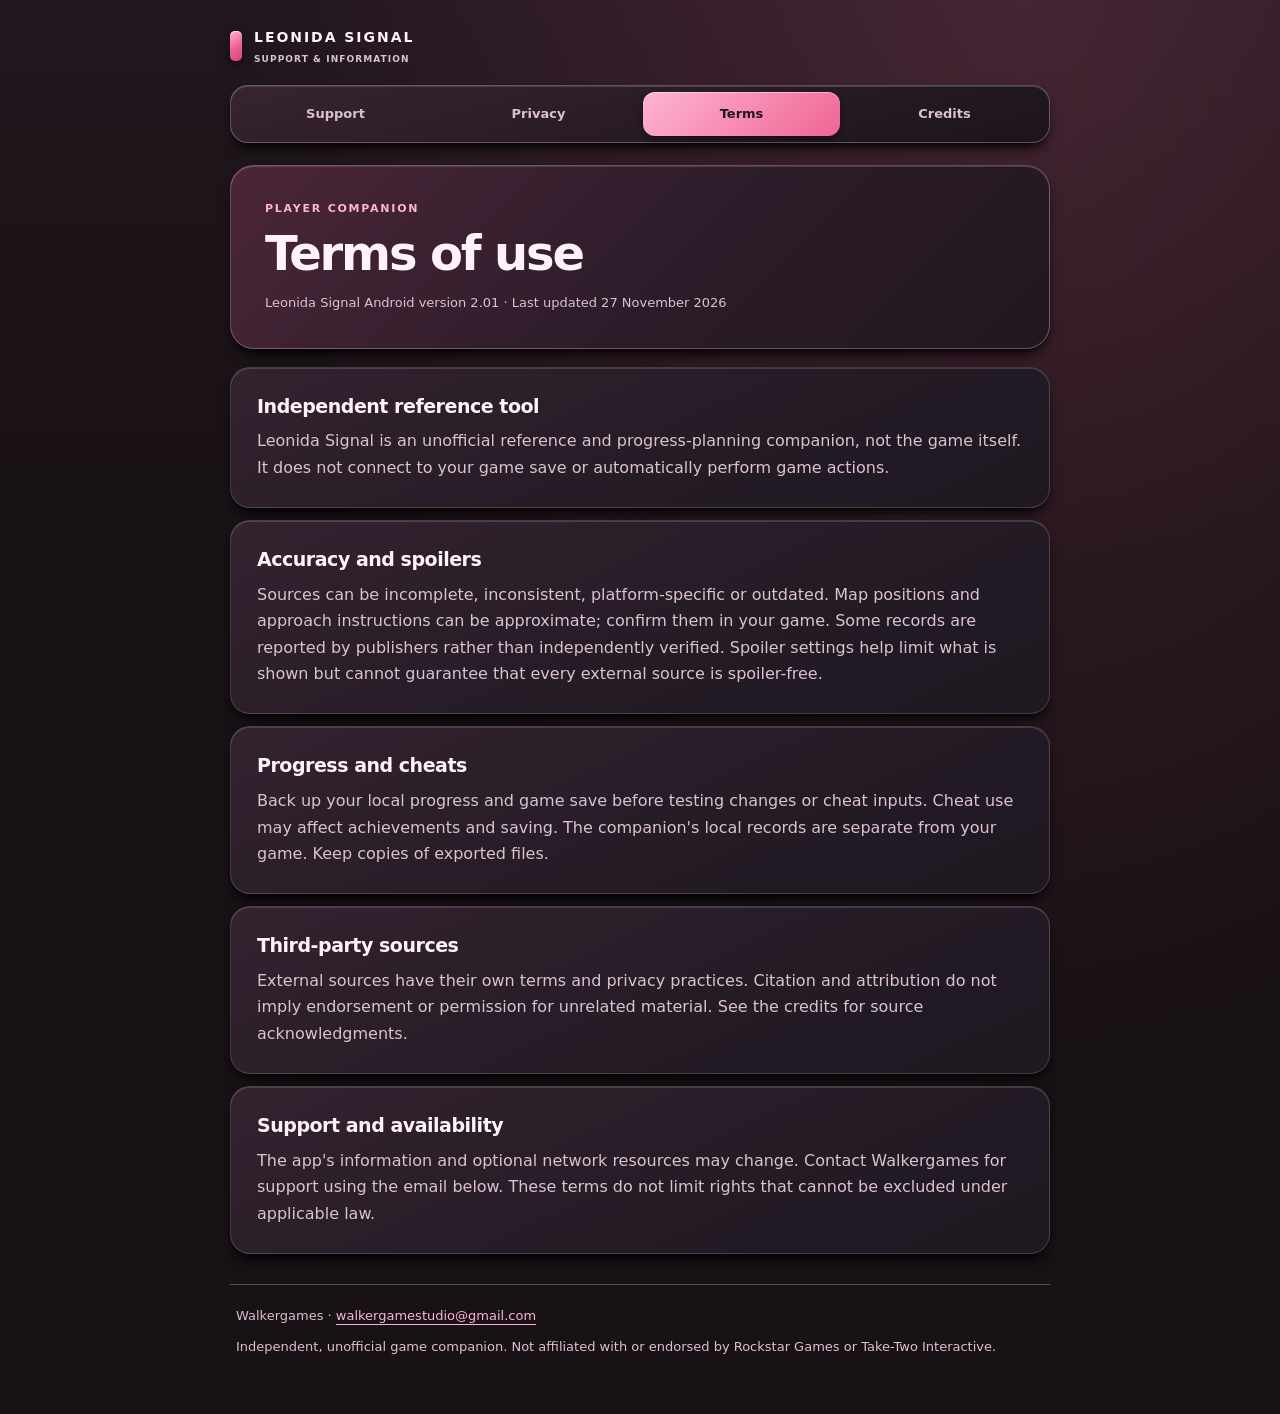
==== terms.html @ efc46aed "Publish support site: terms.html" ====
<!doctype html>
<html lang="en"><head><meta charset="utf-8"><meta name="viewport" content="width=device-width,initial-scale=1"><meta name="robots" content="noindex,follow"><meta name="theme-color" content="#181115"><meta name="color-scheme" content="dark"><meta http-equiv="Content-Security-Policy" content="default-src 'none'; style-src 'self'; base-uri 'none'; form-action 'none'"><title>Terms of use | Leonida Signal</title><link rel="stylesheet" href="style.css"></head><body><a class="skip" href="#content">Skip to content</a><main id="content"><header><div class="brand"><span>LEONIDA SIGNAL<small>SUPPORT &amp; INFORMATION</small></span></div><nav aria-label="Support pages"><a href="index.html">Support</a><a href="privacy.html">Privacy</a><a href="terms.html" aria-current="page">Terms</a><a href="credits.html">Credits</a></nav></header><div class="intro"><p class="eyebrow">Player companion</p><h1>Terms of use</h1><p class="meta">Leonida Signal Android version 2.01 · Last updated 27 November 2026</p></div><section class="section"><h2>Independent reference tool</h2><p>Leonida Signal is an unofficial reference and progress-planning companion, not the game itself. It does not connect to your game save or automatically perform game actions.</p></section><section class="section"><h2>Accuracy and spoilers</h2><p>Sources can be incomplete, inconsistent, platform-specific or outdated. Map positions and approach instructions can be approximate; confirm them in your game. Some records are reported by publishers rather than independently verified. Spoiler settings help limit what is shown but cannot guarantee that every external source is spoiler-free.</p></section><section class="section"><h2>Progress and cheats</h2><p>Back up your local progress and game save before testing changes or cheat inputs. Cheat use may affect achievements and saving. The companion's local records are separate from your game. Keep copies of exported files.</p></section><section class="section"><h2>Third-party sources</h2><p>External sources have their own terms and privacy practices. Citation and attribution do not imply endorsement or permission for unrelated material. See the credits for source acknowledgments.</p></section><section class="section"><h2>Support and availability</h2><p>The app's information and optional network resources may change. Contact Walkergames for support using the email below. These terms do not limit rights that cannot be excluded under applicable law.</p></section><footer>Walkergames · <a href="mailto:walkergamestudio@gmail.com">walkergamestudio@gmail.com</a><p>Independent, unofficial game companion. Not affiliated with or endorsed by Rockstar Games or Take-Two Interactive.</p></footer></main></body></html>
---- style.css ----
/* Leonida Signal: app-matched dark surfaces, pink gradients and tight depth.
   No external fonts, images, libraries or tracking. */
:root{color-scheme:dark;--ink:#181115;--panel:#21171e;--text:#fff2f8;--muted:#dbc2cf;--pink:#ef6595;--light:#ffb4d2;--deep:#d8417a;--rim:rgba(255,221,238,.28);--depth:inset 0 1px 0 rgba(255,255,255,.15),0 5px 9px -4px rgba(0,0,0,.9),0 11px 19px -10px rgba(0,0,0,.96)}
*{box-sizing:border-box}html{background:var(--ink);font:16px/1.65 system-ui,-apple-system,BlinkMacSystemFont,"Segoe UI",sans-serif;color:var(--text)}body{margin:0;background:radial-gradient(ellipse at 80% 0,rgba(239,101,149,.18),transparent 48rem),linear-gradient(180deg,#21171e,#181115 35rem)}main{width:min(100% - 32px,820px);margin:auto;padding:18px 0 56px}header{padding:8px 0 22px;display:flex;flex-direction:column;gap:18px}.brand{font-size:14px;font-weight:900;letter-spacing:.14em;color:#fff2f8;display:flex;align-items:center;gap:12px}.brand:before{content:"";width:12px;height:30px;border-radius:5px;background:linear-gradient(145deg,#ffb4d2,#ef6595,#d8417a);box-shadow:0 3px 8px #0008,inset 0 1px 0 #fff8}.brand span{display:block}.brand small{display:block;font-size:9px;letter-spacing:.12em;font-weight:650;color:var(--muted);margin-top:3px}nav{display:grid;grid-template-columns:repeat(4,minmax(0,1fr));gap:6px;background:linear-gradient(165deg,#372431,#1c141b);padding:6px;border:1px solid var(--rim);border-radius:18px;box-shadow:var(--depth)}nav a{min-width:0;min-height:44px;display:flex;align-items:center;justify-content:center;text-decoration:none;font-size:13px;font-weight:700;border-radius:12px;color:var(--muted)}nav a[aria-current=page]{color:#24131e;background:linear-gradient(135deg,#ffb4d2,#ef6595);box-shadow:inset 0 1px 0 #fff6,0 4px 7px #0006}nav a:hover:not([aria-current]){background:#fff1;color:var(--text)}.intro{position:relative;overflow:hidden;background:linear-gradient(135deg,#4b2639 0%,#2c1c29 55%,#21171e 100%);border:1px solid var(--rim);border-radius:24px;padding:clamp(20px,4vw,34px);box-shadow:var(--depth);margin:0 0 18px}.eyebrow{color:var(--light);font-size:11px;font-weight:800;letter-spacing:.16em;text-transform:uppercase;margin:0 0 8px}h1{font-size:clamp(31px,6vw,48px);letter-spacing:-.045em;line-height:1.13;margin:0 0 12px;font-weight:850}h2{font-size:19px;line-height:1.3;letter-spacing:-.025em;margin:0 0 10px;font-weight:750}p{margin:0 0 13px;color:var(--muted)}p:last-child{margin-bottom:0}a{color:var(--light);text-underline-offset:4px;overflow-wrap:anywhere}a:focus-visible{outline:2px solid var(--light);outline-offset:4px}.section{background:linear-gradient(155deg,#32232f,#211923 75%,#1f1821);border:1px solid rgba(255,221,238,.16);border-radius:20px;padding:clamp(18px,3vw,26px);margin:12px 0;box-shadow:var(--depth)}.meta{font-size:13px;color:var(--muted)}.bento{display:grid;grid-template-columns:1fr 1fr;gap:12px;margin:18px 0}.bento a{display:flex;flex-direction:column;min-height:126px;gap:8px;padding:18px;border:1px solid var(--rim);background:linear-gradient(145deg,#362331,#211923);border-radius:20px;text-decoration:none;box-shadow:var(--depth);color:var(--text)}.bento strong{font-size:18px}.bento small{color:var(--muted);font-size:13px}.bento .arrow{margin-top:auto;align-self:flex-end;display:grid;place-items:center;width:30px;height:30px;background:linear-gradient(155deg,#553647,#2b1d2a);border:1px solid var(--rim);border-radius:50%;color:var(--light)}.contact{display:inline-flex;align-items:center;min-height:44px;margin-top:12px;padding:10px 16px;border-radius:12px;background:linear-gradient(135deg,#ffb4d2,#ef6595);color:#27121f;text-decoration:none;font-weight:800;box-shadow:0 4px 9px #0009;max-width:100%}footer{border-top:1px solid var(--rim);padding:20px 6px 0;margin-top:30px;font-size:13px;color:var(--muted)}footer p{margin-top:10px}.skip{position:absolute;left:-9999px}.skip:focus{left:12px;top:8px;background:#21171e;padding:10px;z-index:10}@media(max-width:370px){main{width:calc(100% - 22px)}nav a{font-size:12px}.bento{grid-template-columns:1fr}.intro{padding:20px}}@media(prefers-reduced-motion:reduce){*{scroll-behavior:auto}}
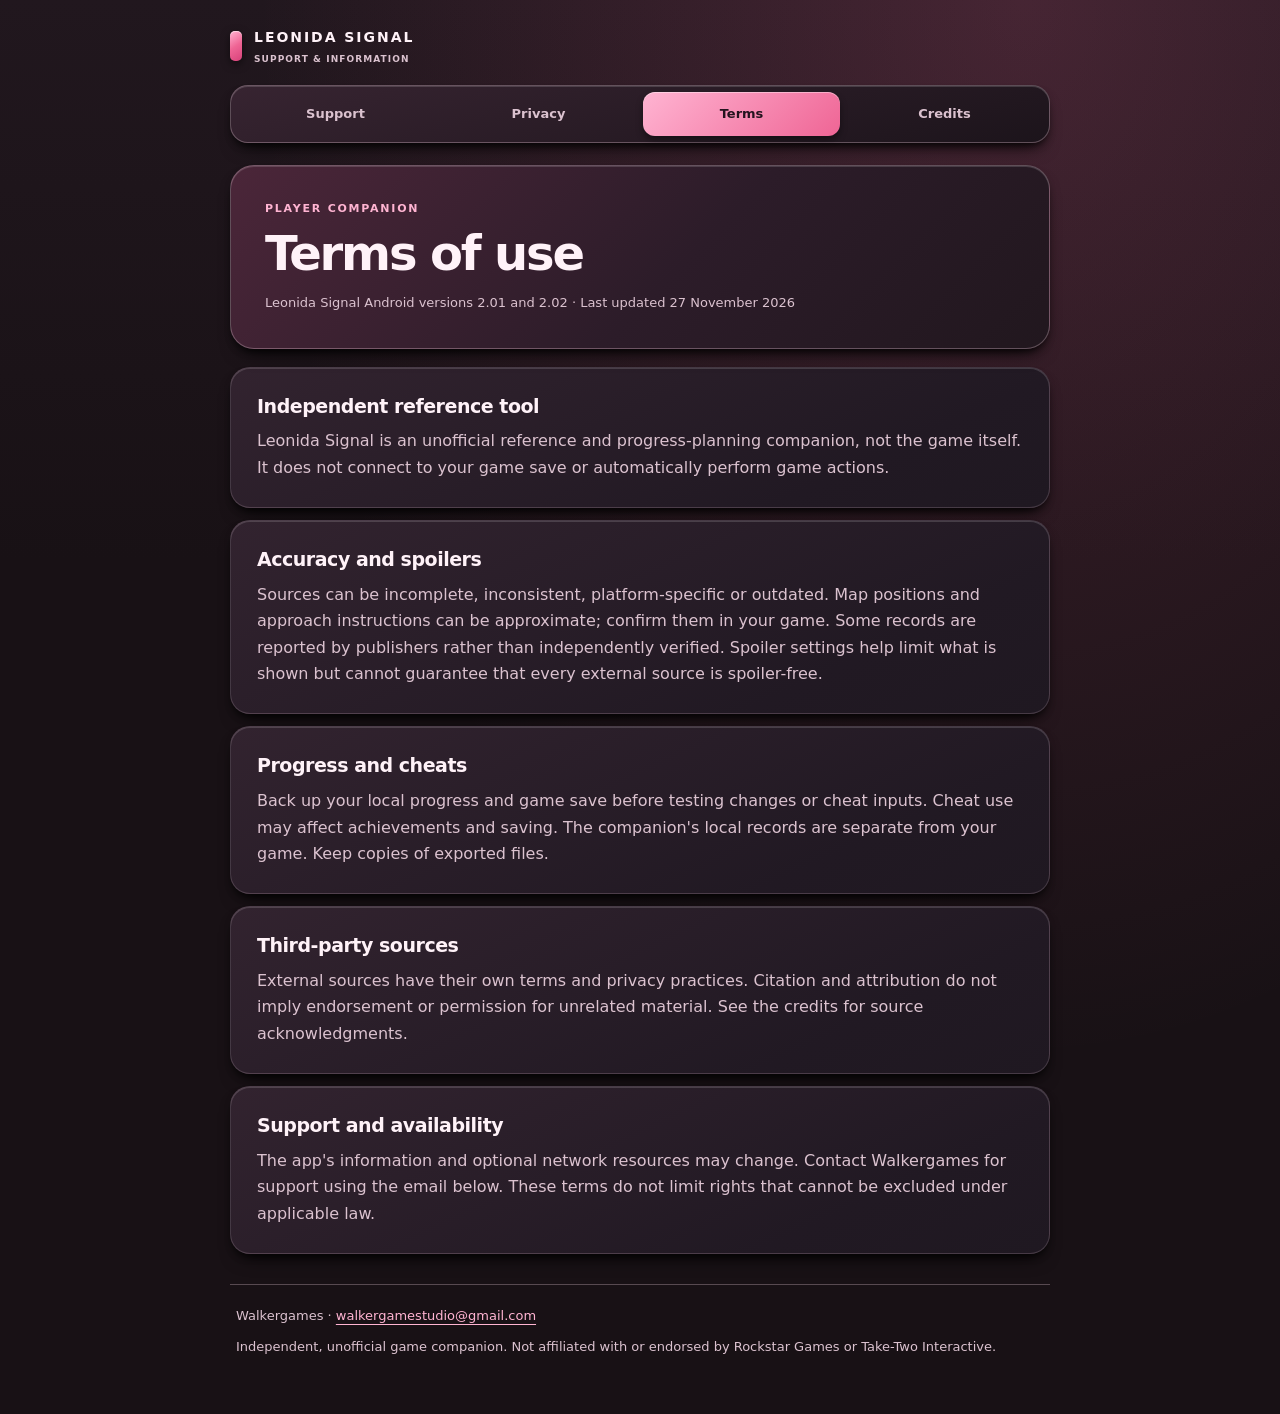
==== commit 8d7f6c29: "Keep support notice aligned with compliance-only app update" ====
--- a/terms.html
+++ b/terms.html
@@ -1,2 +1,2 @@
 <!doctype html>
-<html lang="en"><head><meta charset="utf-8"><meta name="viewport" content="width=device-width,initial-scale=1"><meta name="robots" content="noindex,follow"><meta name="theme-color" content="#181115"><meta name="color-scheme" content="dark"><meta http-equiv="Content-Security-Policy" content="default-src 'none'; style-src 'self'; base-uri 'none'; form-action 'none'"><title>Terms of use | Leonida Signal</title><link rel="stylesheet" href="style.css"></head><body><a class="skip" href="#content">Skip to content</a><main id="content"><header><div class="brand"><span>LEONIDA SIGNAL<small>SUPPORT &amp; INFORMATION</small></span></div><nav aria-label="Support pages"><a href="index.html">Support</a><a href="privacy.html">Privacy</a><a href="terms.html" aria-current="page">Terms</a><a href="credits.html">Credits</a></nav></header><div class="intro"><p class="eyebrow">Player companion</p><h1>Terms of use</h1><p class="meta">Leonida Signal Android version 2.01 · Last updated 27 November 2026</p></div><section class="section"><h2>Independent reference tool</h2><p>Leonida Signal is an unofficial reference and progress-planning companion, not the game itself. It does not connect to your game save or automatically perform game actions.</p></section><section class="section"><h2>Accuracy and spoilers</h2><p>Sources can be incomplete, inconsistent, platform-specific or outdated. Map positions and approach instructions can be approximate; confirm them in your game. Some records are reported by publishers rather than independently verified. Spoiler settings help limit what is shown but cannot guarantee that every external source is spoiler-free.</p></section><section class="section"><h2>Progress and cheats</h2><p>Back up your local progress and game save before testing changes or cheat inputs. Cheat use may affect achievements and saving. The companion's local records are separate from your game. Keep copies of exported files.</p></section><section class="section"><h2>Third-party sources</h2><p>External sources have their own terms and privacy practices. Citation and attribution do not imply endorsement or permission for unrelated material. See the credits for source acknowledgments.</p></section><section class="section"><h2>Support and availability</h2><p>The app's information and optional network resources may change. Contact Walkergames for support using the email below. These terms do not limit rights that cannot be excluded under applicable law.</p></section><footer>Walkergames · <a href="mailto:walkergamestudio@gmail.com">walkergamestudio@gmail.com</a><p>Independent, unofficial game companion. Not affiliated with or endorsed by Rockstar Games or Take-Two Interactive.</p></footer></main></body></html>+<html lang="en"><head><meta charset="utf-8"><meta name="viewport" content="width=device-width,initial-scale=1"><meta name="robots" content="noindex,follow"><meta name="theme-color" content="#181115"><meta name="color-scheme" content="dark"><meta http-equiv="Content-Security-Policy" content="default-src 'none'; style-src 'self'; base-uri 'none'; form-action 'none'"><title>Terms of use | Leonida Signal</title><link rel="stylesheet" href="style.css"></head><body><a class="skip" href="#content">Skip to content</a><main id="content"><header><div class="brand"><span>LEONIDA SIGNAL<small>SUPPORT &amp; INFORMATION</small></span></div><nav aria-label="Support pages"><a href="index.html">Support</a><a href="privacy.html">Privacy</a><a href="terms.html" aria-current="page">Terms</a><a href="credits.html">Credits</a></nav></header><div class="intro"><p class="eyebrow">Player companion</p><h1>Terms of use</h1><p class="meta">Leonida Signal Android versions 2.01 and 2.02 · Last updated 27 November 2026</p></div><section class="section"><h2>Independent reference tool</h2><p>Leonida Signal is an unofficial reference and progress-planning companion, not the game itself. It does not connect to your game save or automatically perform game actions.</p></section><section class="section"><h2>Accuracy and spoilers</h2><p>Sources can be incomplete, inconsistent, platform-specific or outdated. Map positions and approach instructions can be approximate; confirm them in your game. Some records are reported by publishers rather than independently verified. Spoiler settings help limit what is shown but cannot guarantee that every external source is spoiler-free.</p></section><section class="section"><h2>Progress and cheats</h2><p>Back up your local progress and game save before testing changes or cheat inputs. Cheat use may affect achievements and saving. The companion's local records are separate from your game. Keep copies of exported files.</p></section><section class="section"><h2>Third-party sources</h2><p>External sources have their own terms and privacy practices. Citation and attribution do not imply endorsement or permission for unrelated material. See the credits for source acknowledgments.</p></section><section class="section"><h2>Support and availability</h2><p>The app's information and optional network resources may change. Contact Walkergames for support using the email below. These terms do not limit rights that cannot be excluded under applicable law.</p></section><footer>Walkergames · <a href="mailto:walkergamestudio@gmail.com">walkergamestudio@gmail.com</a><p>Independent, unofficial game companion. Not affiliated with or endorsed by Rockstar Games or Take-Two Interactive.</p></footer></main></body></html>
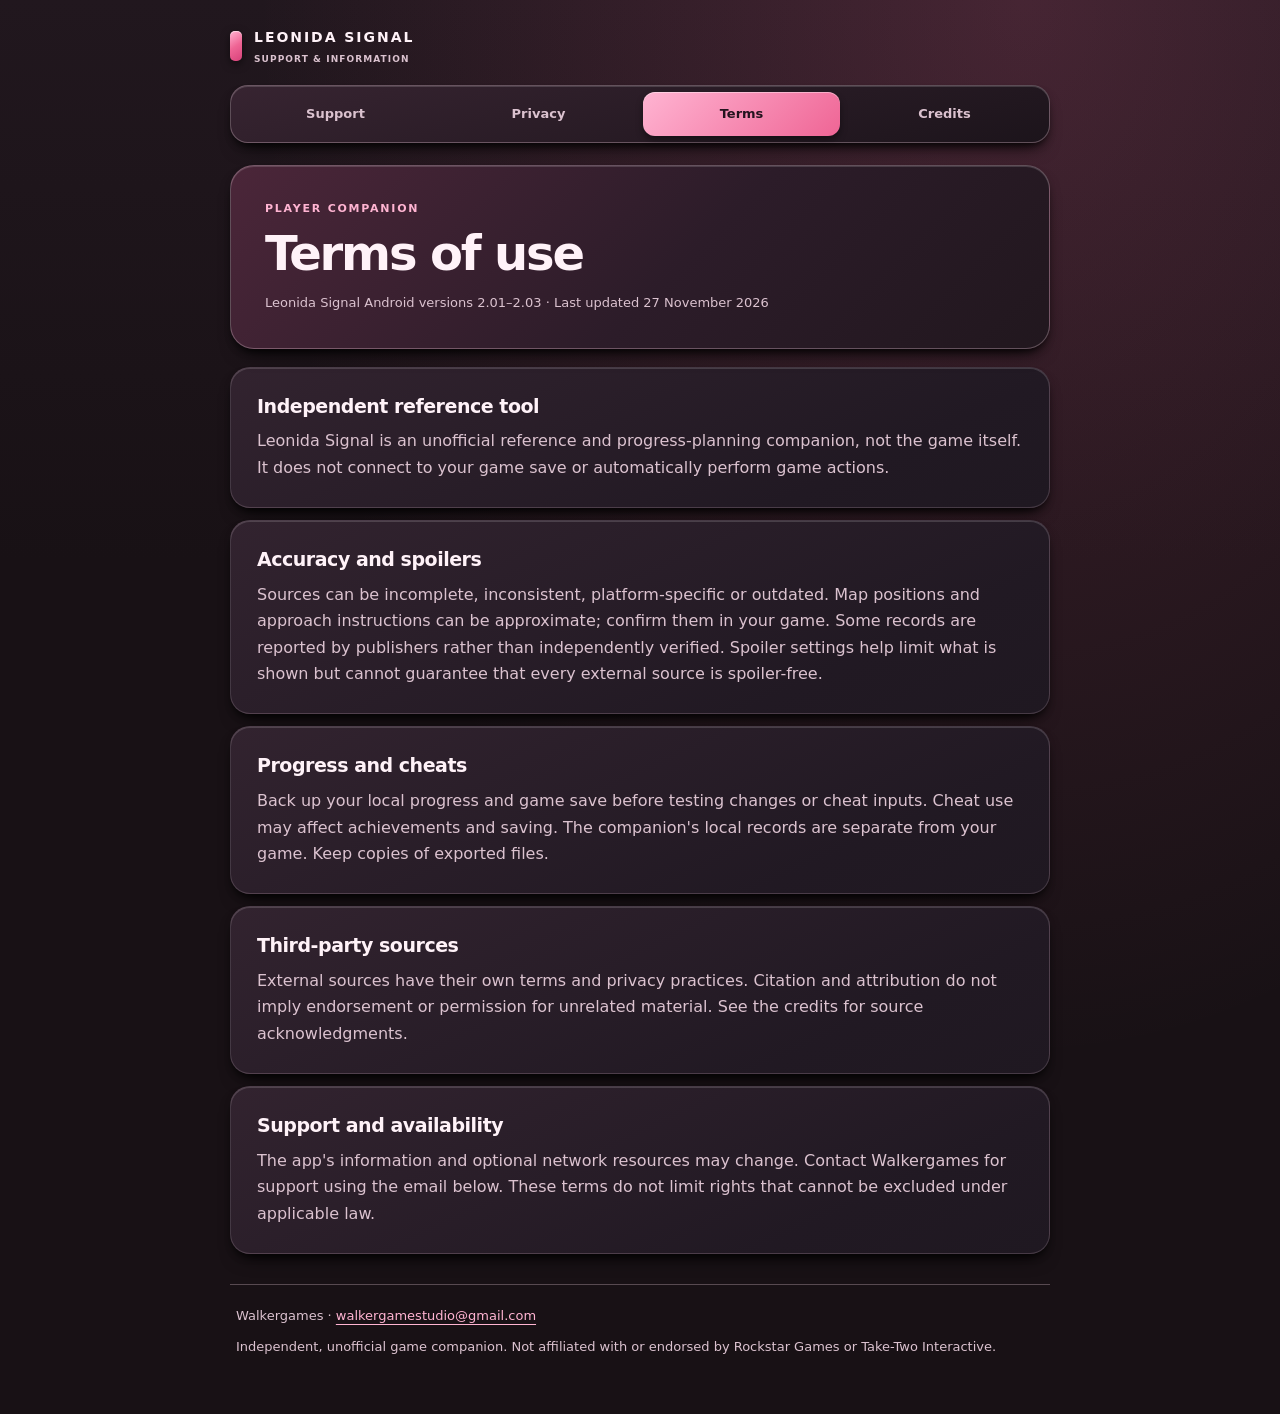
==== commit 78c2d723: "Include lifecycle-only Android update in existing policy scope" ====
--- a/terms.html
+++ b/terms.html
@@ -1,2 +1,2 @@
 <!doctype html>
-<html lang="en"><head><meta charset="utf-8"><meta name="viewport" content="width=device-width,initial-scale=1"><meta name="robots" content="noindex,follow"><meta name="theme-color" content="#181115"><meta name="color-scheme" content="dark"><meta http-equiv="Content-Security-Policy" content="default-src 'none'; style-src 'self'; base-uri 'none'; form-action 'none'"><title>Terms of use | Leonida Signal</title><link rel="stylesheet" href="style.css"></head><body><a class="skip" href="#content">Skip to content</a><main id="content"><header><div class="brand"><span>LEONIDA SIGNAL<small>SUPPORT &amp; INFORMATION</small></span></div><nav aria-label="Support pages"><a href="index.html">Support</a><a href="privacy.html">Privacy</a><a href="terms.html" aria-current="page">Terms</a><a href="credits.html">Credits</a></nav></header><div class="intro"><p class="eyebrow">Player companion</p><h1>Terms of use</h1><p class="meta">Leonida Signal Android versions 2.01 and 2.02 · Last updated 27 November 2026</p></div><section class="section"><h2>Independent reference tool</h2><p>Leonida Signal is an unofficial reference and progress-planning companion, not the game itself. It does not connect to your game save or automatically perform game actions.</p></section><section class="section"><h2>Accuracy and spoilers</h2><p>Sources can be incomplete, inconsistent, platform-specific or outdated. Map positions and approach instructions can be approximate; confirm them in your game. Some records are reported by publishers rather than independently verified. Spoiler settings help limit what is shown but cannot guarantee that every external source is spoiler-free.</p></section><section class="section"><h2>Progress and cheats</h2><p>Back up your local progress and game save before testing changes or cheat inputs. Cheat use may affect achievements and saving. The companion's local records are separate from your game. Keep copies of exported files.</p></section><section class="section"><h2>Third-party sources</h2><p>External sources have their own terms and privacy practices. Citation and attribution do not imply endorsement or permission for unrelated material. See the credits for source acknowledgments.</p></section><section class="section"><h2>Support and availability</h2><p>The app's information and optional network resources may change. Contact Walkergames for support using the email below. These terms do not limit rights that cannot be excluded under applicable law.</p></section><footer>Walkergames · <a href="mailto:walkergamestudio@gmail.com">walkergamestudio@gmail.com</a><p>Independent, unofficial game companion. Not affiliated with or endorsed by Rockstar Games or Take-Two Interactive.</p></footer></main></body></html>+<html lang="en"><head><meta charset="utf-8"><meta name="viewport" content="width=device-width,initial-scale=1"><meta name="robots" content="noindex,follow"><meta name="theme-color" content="#181115"><meta name="color-scheme" content="dark"><meta http-equiv="Content-Security-Policy" content="default-src 'none'; style-src 'self'; base-uri 'none'; form-action 'none'"><title>Terms of use | Leonida Signal</title><link rel="stylesheet" href="style.css"></head><body><a class="skip" href="#content">Skip to content</a><main id="content"><header><div class="brand"><span>LEONIDA SIGNAL<small>SUPPORT &amp; INFORMATION</small></span></div><nav aria-label="Support pages"><a href="index.html">Support</a><a href="privacy.html">Privacy</a><a href="terms.html" aria-current="page">Terms</a><a href="credits.html">Credits</a></nav></header><div class="intro"><p class="eyebrow">Player companion</p><h1>Terms of use</h1><p class="meta">Leonida Signal Android versions 2.01–2.03 · Last updated 27 November 2026</p></div><section class="section"><h2>Independent reference tool</h2><p>Leonida Signal is an unofficial reference and progress-planning companion, not the game itself. It does not connect to your game save or automatically perform game actions.</p></section><section class="section"><h2>Accuracy and spoilers</h2><p>Sources can be incomplete, inconsistent, platform-specific or outdated. Map positions and approach instructions can be approximate; confirm them in your game. Some records are reported by publishers rather than independently verified. Spoiler settings help limit what is shown but cannot guarantee that every external source is spoiler-free.</p></section><section class="section"><h2>Progress and cheats</h2><p>Back up your local progress and game save before testing changes or cheat inputs. Cheat use may affect achievements and saving. The companion's local records are separate from your game. Keep copies of exported files.</p></section><section class="section"><h2>Third-party sources</h2><p>External sources have their own terms and privacy practices. Citation and attribution do not imply endorsement or permission for unrelated material. See the credits for source acknowledgments.</p></section><section class="section"><h2>Support and availability</h2><p>The app's information and optional network resources may change. Contact Walkergames for support using the email below. These terms do not limit rights that cannot be excluded under applicable law.</p></section><footer>Walkergames · <a href="mailto:walkergamestudio@gmail.com">walkergamestudio@gmail.com</a><p>Independent, unofficial game companion. Not affiliated with or endorsed by Rockstar Games or Take-Two Interactive.</p></footer></main></body></html>
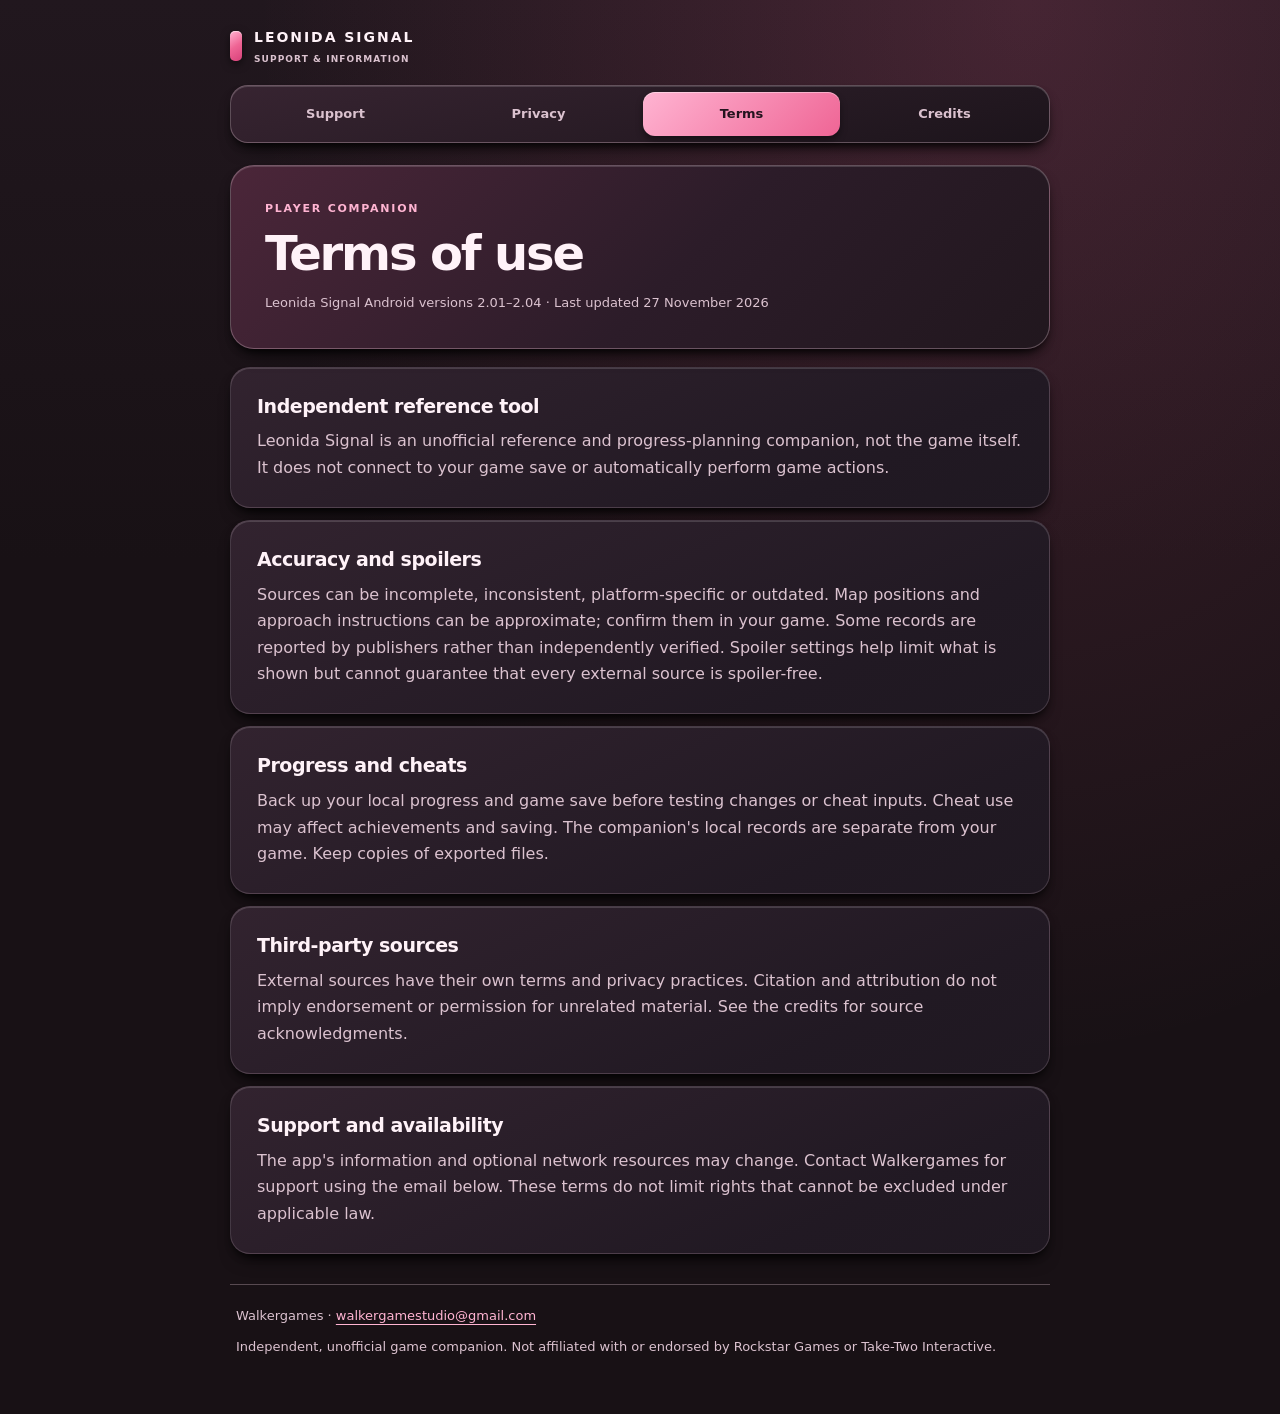
==== commit fbbc9df8: "Include optional route content-only update in existing policy scope" ====
--- a/terms.html
+++ b/terms.html
@@ -1,2 +1,2 @@
 <!doctype html>
-<html lang="en"><head><meta charset="utf-8"><meta name="viewport" content="width=device-width,initial-scale=1"><meta name="robots" content="noindex,follow"><meta name="theme-color" content="#181115"><meta name="color-scheme" content="dark"><meta http-equiv="Content-Security-Policy" content="default-src 'none'; style-src 'self'; base-uri 'none'; form-action 'none'"><title>Terms of use | Leonida Signal</title><link rel="stylesheet" href="style.css"></head><body><a class="skip" href="#content">Skip to content</a><main id="content"><header><div class="brand"><span>LEONIDA SIGNAL<small>SUPPORT &amp; INFORMATION</small></span></div><nav aria-label="Support pages"><a href="index.html">Support</a><a href="privacy.html">Privacy</a><a href="terms.html" aria-current="page">Terms</a><a href="credits.html">Credits</a></nav></header><div class="intro"><p class="eyebrow">Player companion</p><h1>Terms of use</h1><p class="meta">Leonida Signal Android versions 2.01–2.03 · Last updated 27 November 2026</p></div><section class="section"><h2>Independent reference tool</h2><p>Leonida Signal is an unofficial reference and progress-planning companion, not the game itself. It does not connect to your game save or automatically perform game actions.</p></section><section class="section"><h2>Accuracy and spoilers</h2><p>Sources can be incomplete, inconsistent, platform-specific or outdated. Map positions and approach instructions can be approximate; confirm them in your game. Some records are reported by publishers rather than independently verified. Spoiler settings help limit what is shown but cannot guarantee that every external source is spoiler-free.</p></section><section class="section"><h2>Progress and cheats</h2><p>Back up your local progress and game save before testing changes or cheat inputs. Cheat use may affect achievements and saving. The companion's local records are separate from your game. Keep copies of exported files.</p></section><section class="section"><h2>Third-party sources</h2><p>External sources have their own terms and privacy practices. Citation and attribution do not imply endorsement or permission for unrelated material. See the credits for source acknowledgments.</p></section><section class="section"><h2>Support and availability</h2><p>The app's information and optional network resources may change. Contact Walkergames for support using the email below. These terms do not limit rights that cannot be excluded under applicable law.</p></section><footer>Walkergames · <a href="mailto:walkergamestudio@gmail.com">walkergamestudio@gmail.com</a><p>Independent, unofficial game companion. Not affiliated with or endorsed by Rockstar Games or Take-Two Interactive.</p></footer></main></body></html>+<html lang="en"><head><meta charset="utf-8"><meta name="viewport" content="width=device-width,initial-scale=1"><meta name="robots" content="noindex,follow"><meta name="theme-color" content="#181115"><meta name="color-scheme" content="dark"><meta http-equiv="Content-Security-Policy" content="default-src 'none'; style-src 'self'; base-uri 'none'; form-action 'none'"><title>Terms of use | Leonida Signal</title><link rel="stylesheet" href="style.css"></head><body><a class="skip" href="#content">Skip to content</a><main id="content"><header><div class="brand"><span>LEONIDA SIGNAL<small>SUPPORT &amp; INFORMATION</small></span></div><nav aria-label="Support pages"><a href="index.html">Support</a><a href="privacy.html">Privacy</a><a href="terms.html" aria-current="page">Terms</a><a href="credits.html">Credits</a></nav></header><div class="intro"><p class="eyebrow">Player companion</p><h1>Terms of use</h1><p class="meta">Leonida Signal Android versions 2.01–2.04 · Last updated 27 November 2026</p></div><section class="section"><h2>Independent reference tool</h2><p>Leonida Signal is an unofficial reference and progress-planning companion, not the game itself. It does not connect to your game save or automatically perform game actions.</p></section><section class="section"><h2>Accuracy and spoilers</h2><p>Sources can be incomplete, inconsistent, platform-specific or outdated. Map positions and approach instructions can be approximate; confirm them in your game. Some records are reported by publishers rather than independently verified. Spoiler settings help limit what is shown but cannot guarantee that every external source is spoiler-free.</p></section><section class="section"><h2>Progress and cheats</h2><p>Back up your local progress and game save before testing changes or cheat inputs. Cheat use may affect achievements and saving. The companion's local records are separate from your game. Keep copies of exported files.</p></section><section class="section"><h2>Third-party sources</h2><p>External sources have their own terms and privacy practices. Citation and attribution do not imply endorsement or permission for unrelated material. See the credits for source acknowledgments.</p></section><section class="section"><h2>Support and availability</h2><p>The app's information and optional network resources may change. Contact Walkergames for support using the email below. These terms do not limit rights that cannot be excluded under applicable law.</p></section><footer>Walkergames · <a href="mailto:walkergamestudio@gmail.com">walkergamestudio@gmail.com</a><p>Independent, unofficial game companion. Not affiliated with or endorsed by Rockstar Games or Take-Two Interactive.</p></footer></main></body></html>
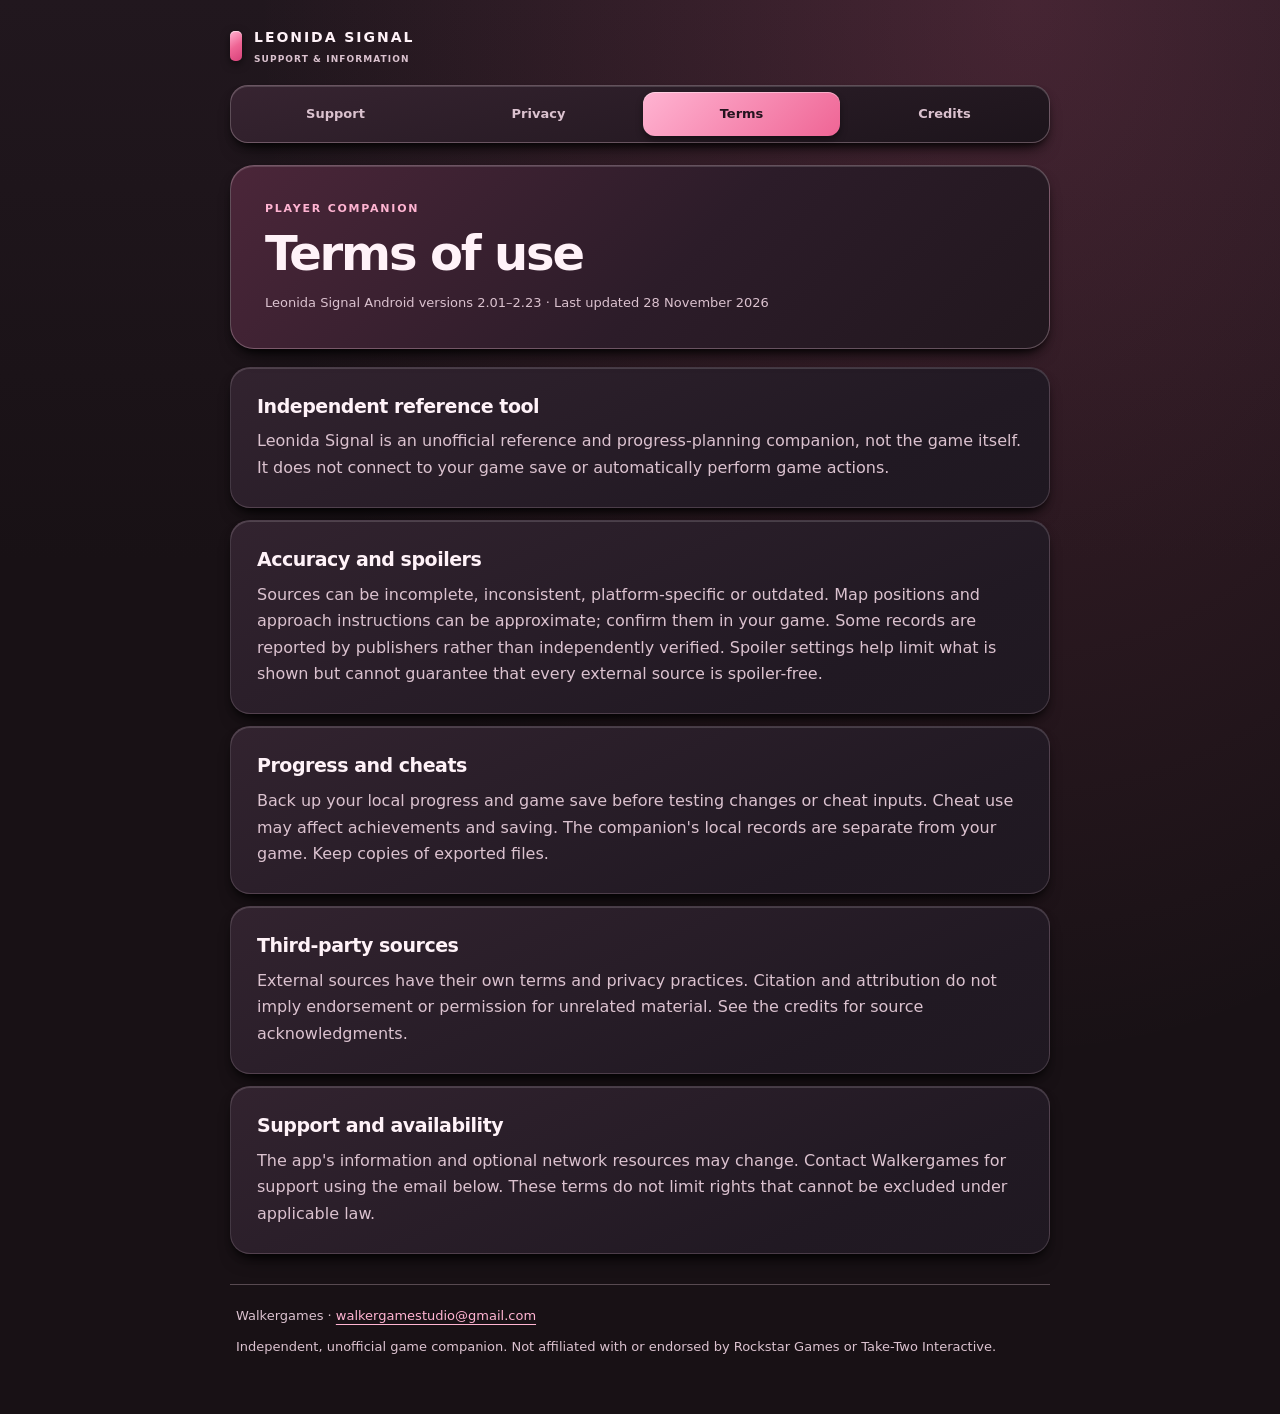
==== commit b18e3360: "Extend existing companion terms version scope through Android 2.23" ====
--- a/terms.html
+++ b/terms.html
@@ -1,2 +1,2 @@
 <!doctype html>
-<html lang="en"><head><meta charset="utf-8"><meta name="viewport" content="width=device-width,initial-scale=1"><meta name="robots" content="noindex,follow"><meta name="theme-color" content="#181115"><meta name="color-scheme" content="dark"><meta http-equiv="Content-Security-Policy" content="default-src 'none'; style-src 'self'; base-uri 'none'; form-action 'none'"><title>Terms of use | Leonida Signal</title><link rel="stylesheet" href="style.css"></head><body><a class="skip" href="#content">Skip to content</a><main id="content"><header><div class="brand"><span>LEONIDA SIGNAL<small>SUPPORT &amp; INFORMATION</small></span></div><nav aria-label="Support pages"><a href="index.html">Support</a><a href="privacy.html">Privacy</a><a href="terms.html" aria-current="page">Terms</a><a href="credits.html">Credits</a></nav></header><div class="intro"><p class="eyebrow">Player companion</p><h1>Terms of use</h1><p class="meta">Leonida Signal Android versions 2.01–2.04 · Last updated 27 November 2026</p></div><section class="section"><h2>Independent reference tool</h2><p>Leonida Signal is an unofficial reference and progress-planning companion, not the game itself. It does not connect to your game save or automatically perform game actions.</p></section><section class="section"><h2>Accuracy and spoilers</h2><p>Sources can be incomplete, inconsistent, platform-specific or outdated. Map positions and approach instructions can be approximate; confirm them in your game. Some records are reported by publishers rather than independently verified. Spoiler settings help limit what is shown but cannot guarantee that every external source is spoiler-free.</p></section><section class="section"><h2>Progress and cheats</h2><p>Back up your local progress and game save before testing changes or cheat inputs. Cheat use may affect achievements and saving. The companion's local records are separate from your game. Keep copies of exported files.</p></section><section class="section"><h2>Third-party sources</h2><p>External sources have their own terms and privacy practices. Citation and attribution do not imply endorsement or permission for unrelated material. See the credits for source acknowledgments.</p></section><section class="section"><h2>Support and availability</h2><p>The app's information and optional network resources may change. Contact Walkergames for support using the email below. These terms do not limit rights that cannot be excluded under applicable law.</p></section><footer>Walkergames · <a href="mailto:walkergamestudio@gmail.com">walkergamestudio@gmail.com</a><p>Independent, unofficial game companion. Not affiliated with or endorsed by Rockstar Games or Take-Two Interactive.</p></footer></main></body></html>+<html lang="en"><head><meta charset="utf-8"><meta name="viewport" content="width=device-width,initial-scale=1"><meta name="robots" content="noindex,follow"><meta name="theme-color" content="#181115"><meta name="color-scheme" content="dark"><meta http-equiv="Content-Security-Policy" content="default-src 'none'; style-src 'self'; base-uri 'none'; form-action 'none'"><title>Terms of use | Leonida Signal</title><link rel="stylesheet" href="style.css"></head><body><a class="skip" href="#content">Skip to content</a><main id="content"><header><div class="brand"><span>LEONIDA SIGNAL<small>SUPPORT &amp; INFORMATION</small></span></div><nav aria-label="Support pages"><a href="index.html">Support</a><a href="privacy.html">Privacy</a><a href="terms.html" aria-current="page">Terms</a><a href="credits.html">Credits</a></nav></header><div class="intro"><p class="eyebrow">Player companion</p><h1>Terms of use</h1><p class="meta">Leonida Signal Android versions 2.01–2.23 · Last updated 28 November 2026</p></div><section class="section"><h2>Independent reference tool</h2><p>Leonida Signal is an unofficial reference and progress-planning companion, not the game itself. It does not connect to your game save or automatically perform game actions.</p></section><section class="section"><h2>Accuracy and spoilers</h2><p>Sources can be incomplete, inconsistent, platform-specific or outdated. Map positions and approach instructions can be approximate; confirm them in your game. Some records are reported by publishers rather than independently verified. Spoiler settings help limit what is shown but cannot guarantee that every external source is spoiler-free.</p></section><section class="section"><h2>Progress and cheats</h2><p>Back up your local progress and game save before testing changes or cheat inputs. Cheat use may affect achievements and saving. The companion's local records are separate from your game. Keep copies of exported files.</p></section><section class="section"><h2>Third-party sources</h2><p>External sources have their own terms and privacy practices. Citation and attribution do not imply endorsement or permission for unrelated material. See the credits for source acknowledgments.</p></section><section class="section"><h2>Support and availability</h2><p>The app's information and optional network resources may change. Contact Walkergames for support using the email below. These terms do not limit rights that cannot be excluded under applicable law.</p></section><footer>Walkergames · <a href="mailto:walkergamestudio@gmail.com">walkergamestudio@gmail.com</a><p>Independent, unofficial game companion. Not affiliated with or endorsed by Rockstar Games or Take-Two Interactive.</p></footer></main></body></html>
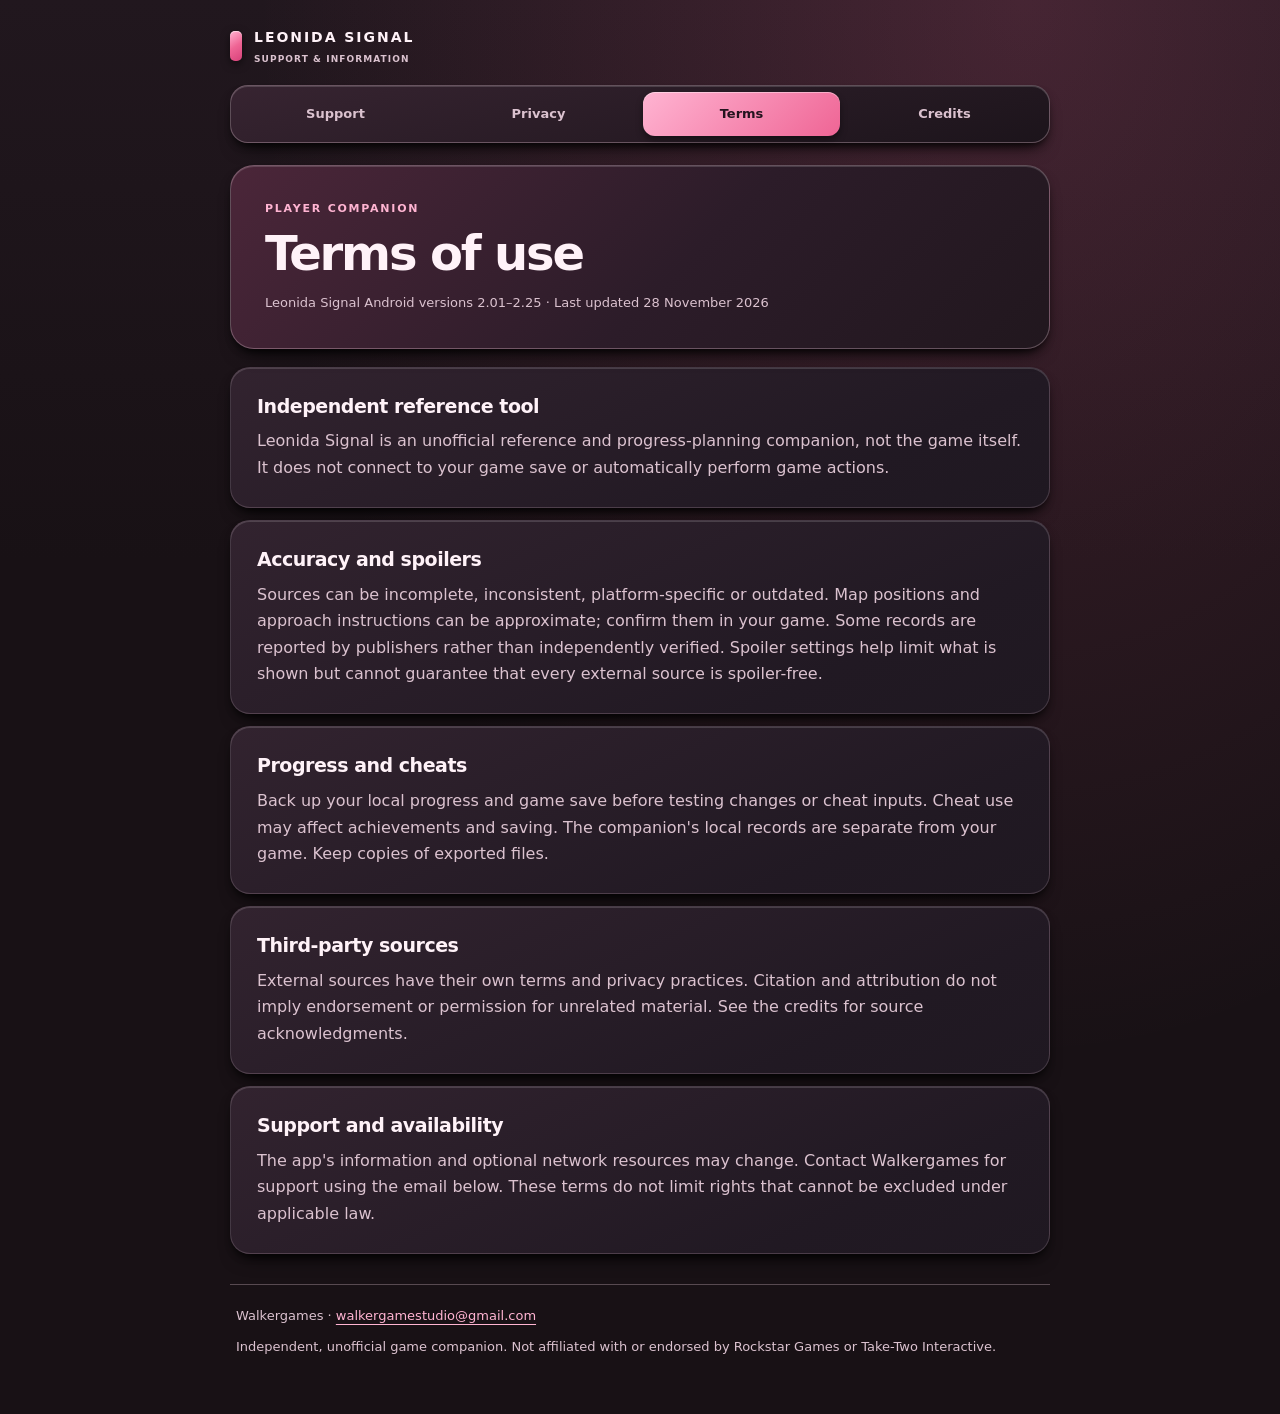
==== commit 0d4d08fd: "Extend existing clean-build policy scope through Android 2.25" ====
--- a/terms.html
+++ b/terms.html
@@ -1,2 +1,2 @@
 <!doctype html>
-<html lang="en"><head><meta charset="utf-8"><meta name="viewport" content="width=device-width,initial-scale=1"><meta name="robots" content="noindex,follow"><meta name="theme-color" content="#181115"><meta name="color-scheme" content="dark"><meta http-equiv="Content-Security-Policy" content="default-src 'none'; style-src 'self'; base-uri 'none'; form-action 'none'"><title>Terms of use | Leonida Signal</title><link rel="stylesheet" href="style.css"></head><body><a class="skip" href="#content">Skip to content</a><main id="content"><header><div class="brand"><span>LEONIDA SIGNAL<small>SUPPORT &amp; INFORMATION</small></span></div><nav aria-label="Support pages"><a href="index.html">Support</a><a href="privacy.html">Privacy</a><a href="terms.html" aria-current="page">Terms</a><a href="credits.html">Credits</a></nav></header><div class="intro"><p class="eyebrow">Player companion</p><h1>Terms of use</h1><p class="meta">Leonida Signal Android versions 2.01–2.23 · Last updated 28 November 2026</p></div><section class="section"><h2>Independent reference tool</h2><p>Leonida Signal is an unofficial reference and progress-planning companion, not the game itself. It does not connect to your game save or automatically perform game actions.</p></section><section class="section"><h2>Accuracy and spoilers</h2><p>Sources can be incomplete, inconsistent, platform-specific or outdated. Map positions and approach instructions can be approximate; confirm them in your game. Some records are reported by publishers rather than independently verified. Spoiler settings help limit what is shown but cannot guarantee that every external source is spoiler-free.</p></section><section class="section"><h2>Progress and cheats</h2><p>Back up your local progress and game save before testing changes or cheat inputs. Cheat use may affect achievements and saving. The companion's local records are separate from your game. Keep copies of exported files.</p></section><section class="section"><h2>Third-party sources</h2><p>External sources have their own terms and privacy practices. Citation and attribution do not imply endorsement or permission for unrelated material. See the credits for source acknowledgments.</p></section><section class="section"><h2>Support and availability</h2><p>The app's information and optional network resources may change. Contact Walkergames for support using the email below. These terms do not limit rights that cannot be excluded under applicable law.</p></section><footer>Walkergames · <a href="mailto:walkergamestudio@gmail.com">walkergamestudio@gmail.com</a><p>Independent, unofficial game companion. Not affiliated with or endorsed by Rockstar Games or Take-Two Interactive.</p></footer></main></body></html>+<html lang="en"><head><meta charset="utf-8"><meta name="viewport" content="width=device-width,initial-scale=1"><meta name="robots" content="noindex,follow"><meta name="theme-color" content="#181115"><meta name="color-scheme" content="dark"><meta http-equiv="Content-Security-Policy" content="default-src 'none'; style-src 'self'; base-uri 'none'; form-action 'none'"><title>Terms of use | Leonida Signal</title><link rel="stylesheet" href="style.css"></head><body><a class="skip" href="#content">Skip to content</a><main id="content"><header><div class="brand"><span>LEONIDA SIGNAL<small>SUPPORT &amp; INFORMATION</small></span></div><nav aria-label="Support pages"><a href="index.html">Support</a><a href="privacy.html">Privacy</a><a href="terms.html" aria-current="page">Terms</a><a href="credits.html">Credits</a></nav></header><div class="intro"><p class="eyebrow">Player companion</p><h1>Terms of use</h1><p class="meta">Leonida Signal Android versions 2.01–2.25 · Last updated 28 November 2026</p></div><section class="section"><h2>Independent reference tool</h2><p>Leonida Signal is an unofficial reference and progress-planning companion, not the game itself. It does not connect to your game save or automatically perform game actions.</p></section><section class="section"><h2>Accuracy and spoilers</h2><p>Sources can be incomplete, inconsistent, platform-specific or outdated. Map positions and approach instructions can be approximate; confirm them in your game. Some records are reported by publishers rather than independently verified. Spoiler settings help limit what is shown but cannot guarantee that every external source is spoiler-free.</p></section><section class="section"><h2>Progress and cheats</h2><p>Back up your local progress and game save before testing changes or cheat inputs. Cheat use may affect achievements and saving. The companion's local records are separate from your game. Keep copies of exported files.</p></section><section class="section"><h2>Third-party sources</h2><p>External sources have their own terms and privacy practices. Citation and attribution do not imply endorsement or permission for unrelated material. See the credits for source acknowledgments.</p></section><section class="section"><h2>Support and availability</h2><p>The app's information and optional network resources may change. Contact Walkergames for support using the email below. These terms do not limit rights that cannot be excluded under applicable law.</p></section><footer>Walkergames · <a href="mailto:walkergamestudio@gmail.com">walkergamestudio@gmail.com</a><p>Independent, unofficial game companion. Not affiliated with or endorsed by Rockstar Games or Take-Two Interactive.</p></footer></main></body></html>
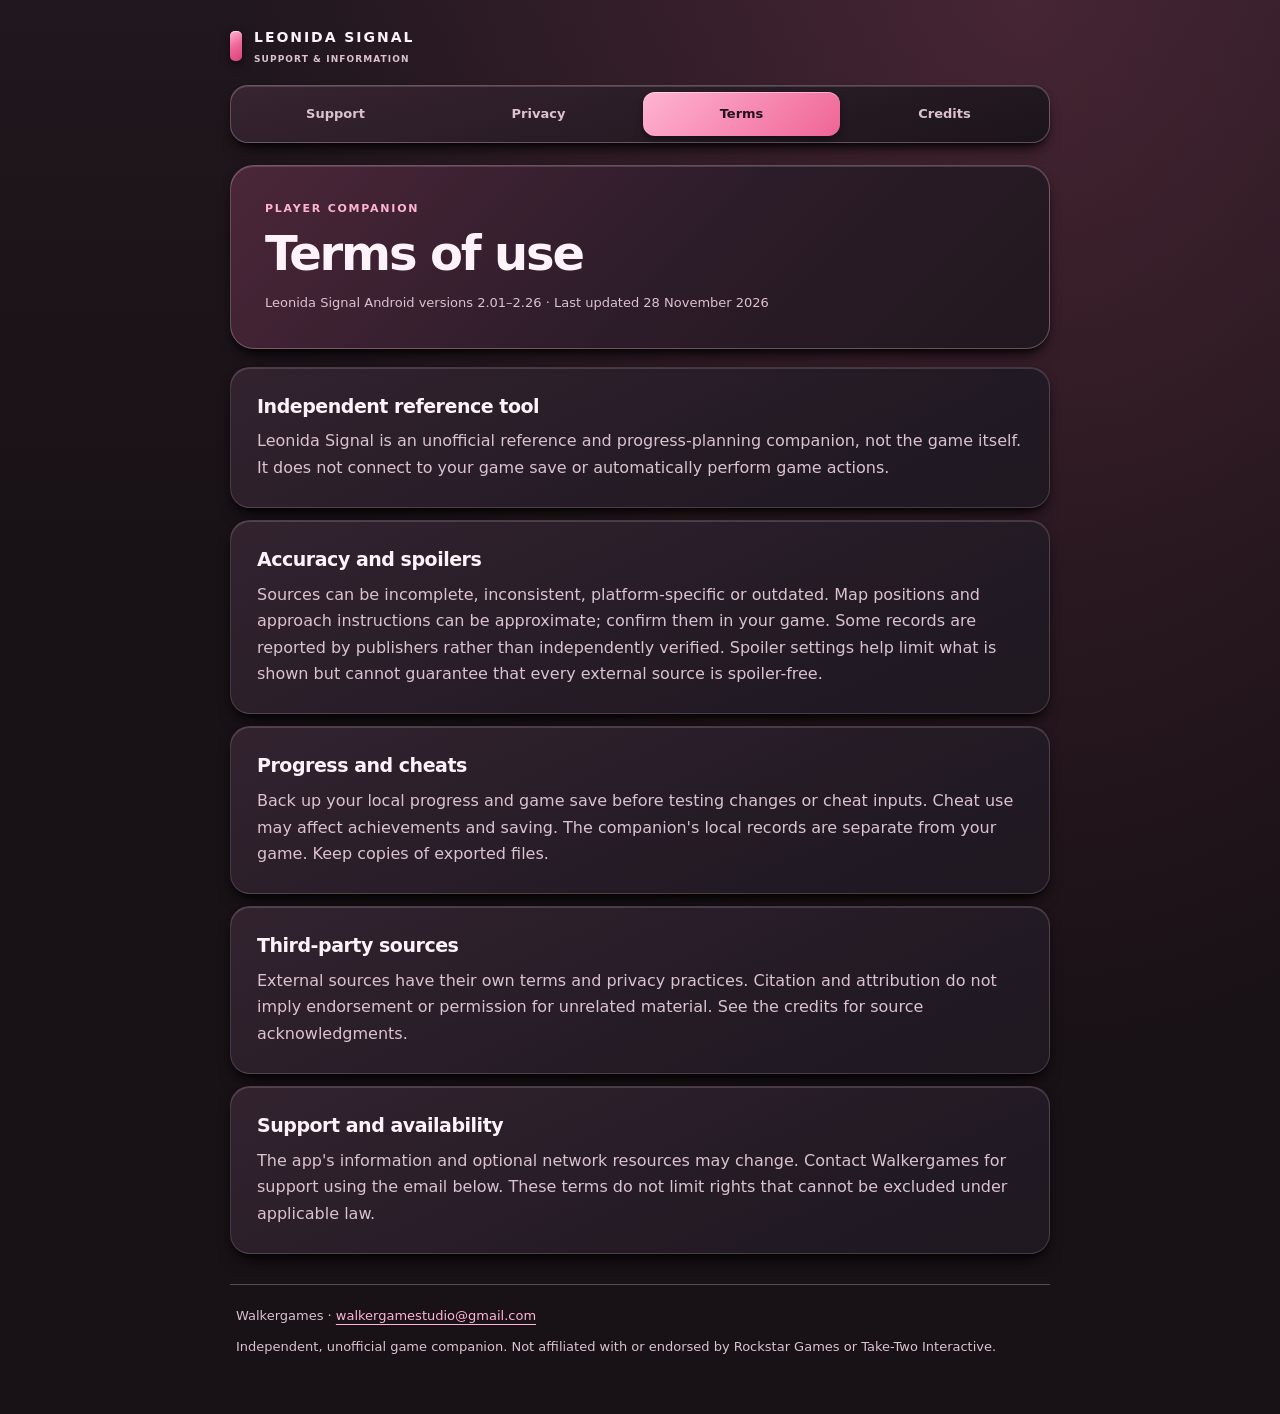
==== commit b8f6818a: "Extend clean Android policy version coverage to 2.26" ====
--- a/terms.html
+++ b/terms.html
@@ -1,2 +1,2 @@
 <!doctype html>
-<html lang="en"><head><meta charset="utf-8"><meta name="viewport" content="width=device-width,initial-scale=1"><meta name="robots" content="noindex,follow"><meta name="theme-color" content="#181115"><meta name="color-scheme" content="dark"><meta http-equiv="Content-Security-Policy" content="default-src 'none'; style-src 'self'; base-uri 'none'; form-action 'none'"><title>Terms of use | Leonida Signal</title><link rel="stylesheet" href="style.css"></head><body><a class="skip" href="#content">Skip to content</a><main id="content"><header><div class="brand"><span>LEONIDA SIGNAL<small>SUPPORT &amp; INFORMATION</small></span></div><nav aria-label="Support pages"><a href="index.html">Support</a><a href="privacy.html">Privacy</a><a href="terms.html" aria-current="page">Terms</a><a href="credits.html">Credits</a></nav></header><div class="intro"><p class="eyebrow">Player companion</p><h1>Terms of use</h1><p class="meta">Leonida Signal Android versions 2.01–2.25 · Last updated 28 November 2026</p></div><section class="section"><h2>Independent reference tool</h2><p>Leonida Signal is an unofficial reference and progress-planning companion, not the game itself. It does not connect to your game save or automatically perform game actions.</p></section><section class="section"><h2>Accuracy and spoilers</h2><p>Sources can be incomplete, inconsistent, platform-specific or outdated. Map positions and approach instructions can be approximate; confirm them in your game. Some records are reported by publishers rather than independently verified. Spoiler settings help limit what is shown but cannot guarantee that every external source is spoiler-free.</p></section><section class="section"><h2>Progress and cheats</h2><p>Back up your local progress and game save before testing changes or cheat inputs. Cheat use may affect achievements and saving. The companion's local records are separate from your game. Keep copies of exported files.</p></section><section class="section"><h2>Third-party sources</h2><p>External sources have their own terms and privacy practices. Citation and attribution do not imply endorsement or permission for unrelated material. See the credits for source acknowledgments.</p></section><section class="section"><h2>Support and availability</h2><p>The app's information and optional network resources may change. Contact Walkergames for support using the email below. These terms do not limit rights that cannot be excluded under applicable law.</p></section><footer>Walkergames · <a href="mailto:walkergamestudio@gmail.com">walkergamestudio@gmail.com</a><p>Independent, unofficial game companion. Not affiliated with or endorsed by Rockstar Games or Take-Two Interactive.</p></footer></main></body></html>+<html lang="en"><head><meta charset="utf-8"><meta name="viewport" content="width=device-width,initial-scale=1"><meta name="robots" content="noindex,follow"><meta name="theme-color" content="#181115"><meta name="color-scheme" content="dark"><meta http-equiv="Content-Security-Policy" content="default-src 'none'; style-src 'self'; base-uri 'none'; form-action 'none'"><title>Terms of use | Leonida Signal</title><link rel="stylesheet" href="style.css"></head><body><a class="skip" href="#content">Skip to content</a><main id="content"><header><div class="brand"><span>LEONIDA SIGNAL<small>SUPPORT &amp; INFORMATION</small></span></div><nav aria-label="Support pages"><a href="index.html">Support</a><a href="privacy.html">Privacy</a><a href="terms.html" aria-current="page">Terms</a><a href="credits.html">Credits</a></nav></header><div class="intro"><p class="eyebrow">Player companion</p><h1>Terms of use</h1><p class="meta">Leonida Signal Android versions 2.01–2.26 · Last updated 28 November 2026</p></div><section class="section"><h2>Independent reference tool</h2><p>Leonida Signal is an unofficial reference and progress-planning companion, not the game itself. It does not connect to your game save or automatically perform game actions.</p></section><section class="section"><h2>Accuracy and spoilers</h2><p>Sources can be incomplete, inconsistent, platform-specific or outdated. Map positions and approach instructions can be approximate; confirm them in your game. Some records are reported by publishers rather than independently verified. Spoiler settings help limit what is shown but cannot guarantee that every external source is spoiler-free.</p></section><section class="section"><h2>Progress and cheats</h2><p>Back up your local progress and game save before testing changes or cheat inputs. Cheat use may affect achievements and saving. The companion's local records are separate from your game. Keep copies of exported files.</p></section><section class="section"><h2>Third-party sources</h2><p>External sources have their own terms and privacy practices. Citation and attribution do not imply endorsement or permission for unrelated material. See the credits for source acknowledgments.</p></section><section class="section"><h2>Support and availability</h2><p>The app's information and optional network resources may change. Contact Walkergames for support using the email below. These terms do not limit rights that cannot be excluded under applicable law.</p></section><footer>Walkergames · <a href="mailto:walkergamestudio@gmail.com">walkergamestudio@gmail.com</a><p>Independent, unofficial game companion. Not affiliated with or endorsed by Rockstar Games or Take-Two Interactive.</p></footer></main></body></html>
